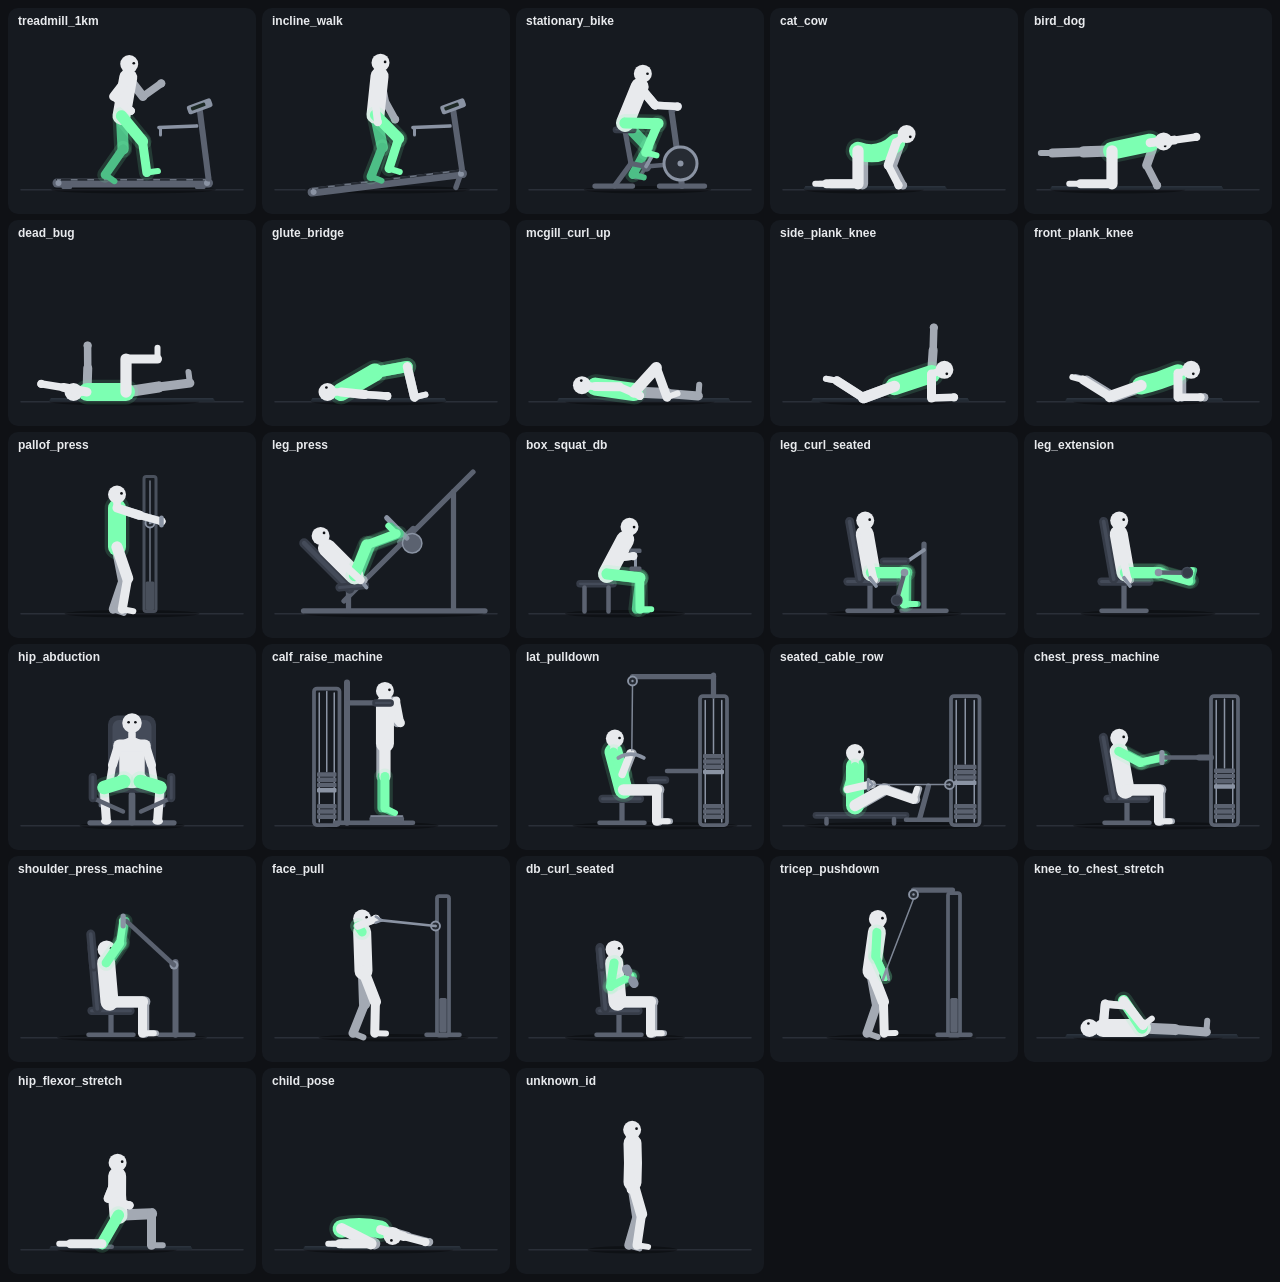
==== figures-test.html @ 4d01b4ae "Add files via upload" ====
<!doctype html><html><head><meta charset="utf-8"><title>Figures test</title>
<style>body{background:#0f1115;color:#E8EAED;font:12px -apple-system,sans-serif;margin:8px}
.g{display:grid;grid-template-columns:repeat(5,1fr);gap:6px}.c{background:#161a20;border-radius:10px;padding:4px}.c b{display:block;padding:2px 6px}</style></head>
<body><div class="g" id="g"></div><script src="figures.js"></script><script>
var ids=Figures.ids.concat(['unknown_id']);ids.forEach(function(id){var c=document.createElement('div');c.className='c';c.innerHTML='<b>'+id+'</b>';var m=document.createElement('div');c.appendChild(m);document.getElementById('g').appendChild(c);Figures.mount(m,id);});
</script></body></html>
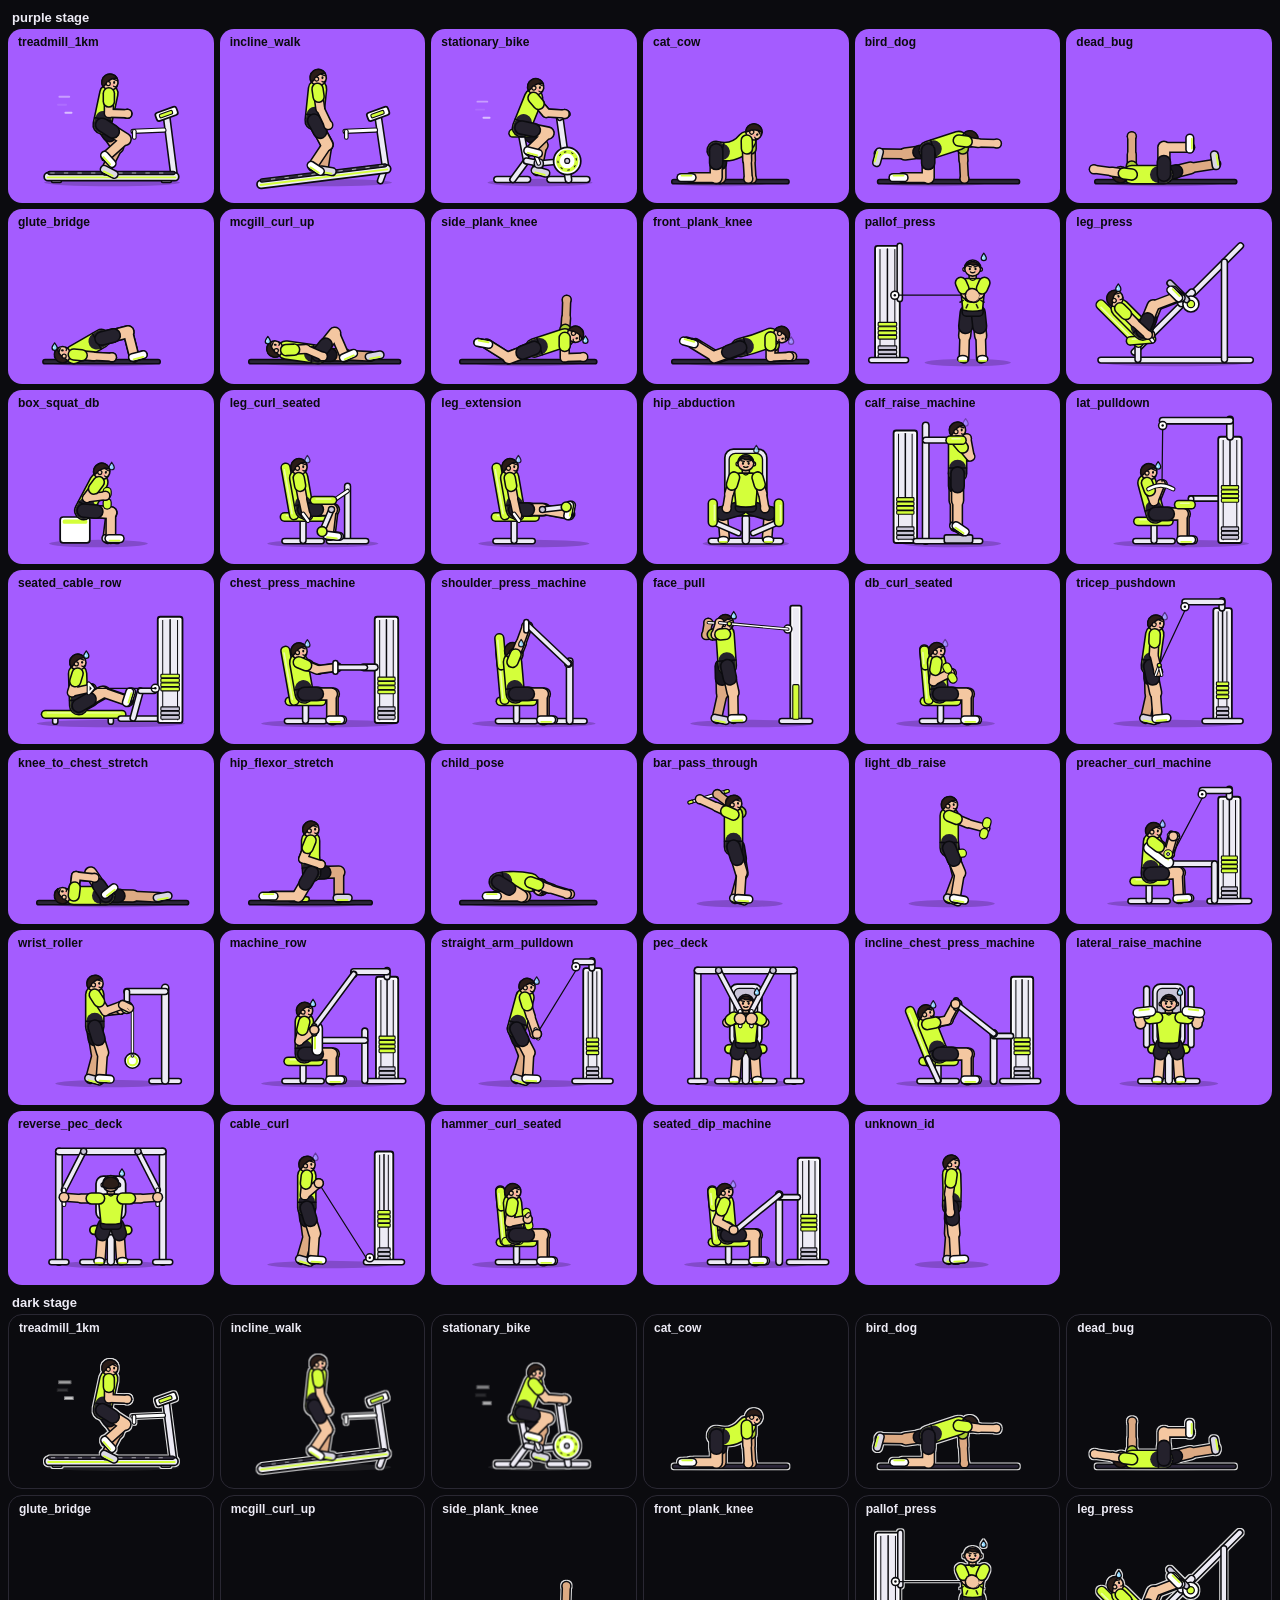
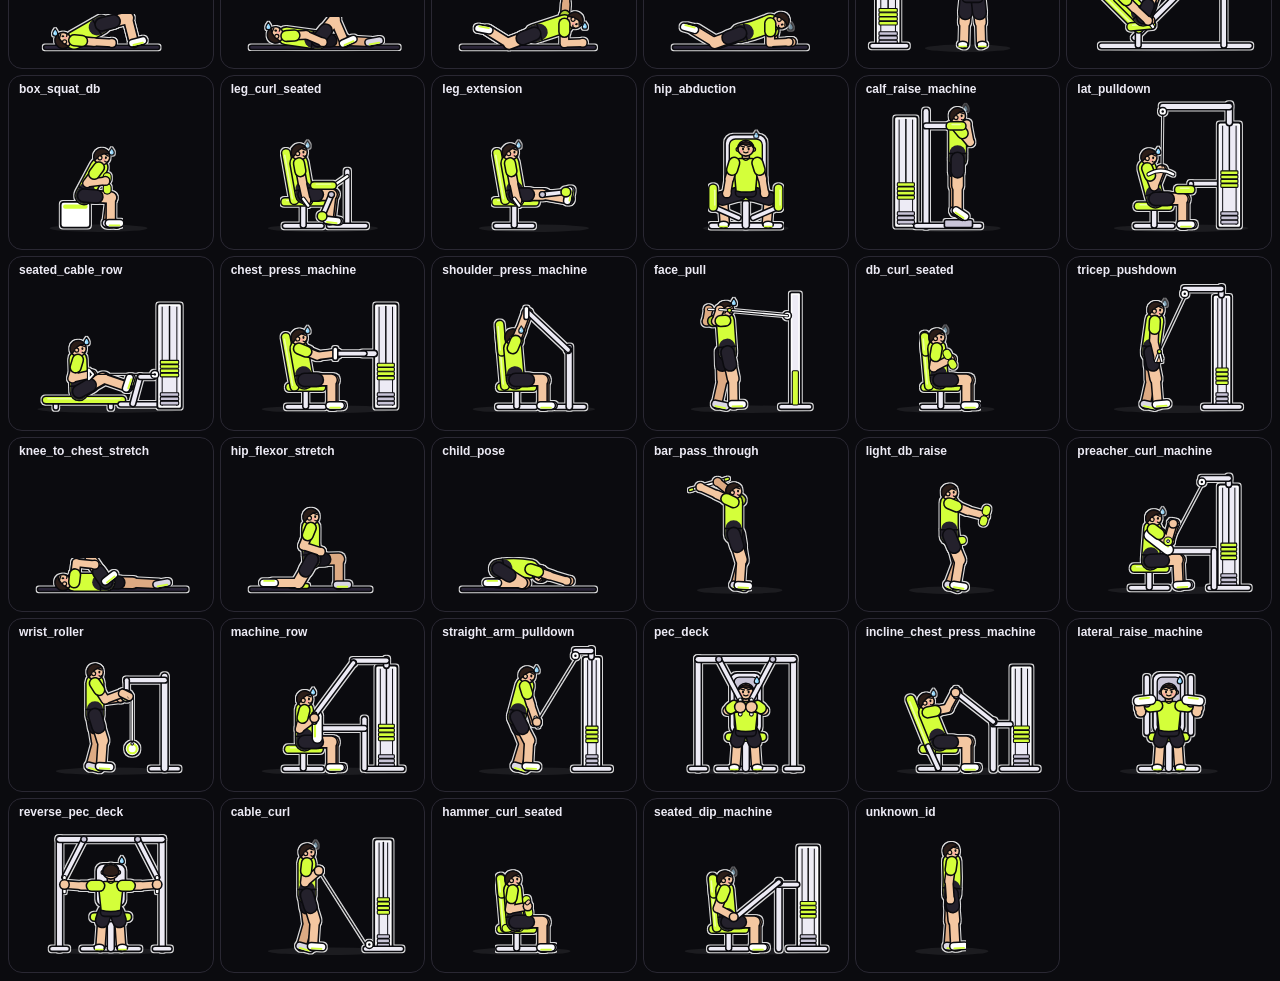
==== commit 5ba3c265: "Add files via upload" ====
--- a/figures-test.html
+++ b/figures-test.html
@@ -1,6 +1,8 @@
 <!doctype html><html><head><meta charset="utf-8"><title>Figures test</title>
-<style>body{background:#0f1115;color:#E8EAED;font:12px -apple-system,sans-serif;margin:8px}
-.g{display:grid;grid-template-columns:repeat(5,1fr);gap:6px}.c{background:#161a20;border-radius:10px;padding:4px}.c b{display:block;padding:2px 6px}</style></head>
-<body><div class="g" id="g"></div><script src="figures.js"></script><script>
-var ids=Figures.ids.concat(['unknown_id']);ids.forEach(function(id){var c=document.createElement('div');c.className='c';c.innerHTML='<b>'+id+'</b>';var m=document.createElement('div');c.appendChild(m);document.getElementById('g').appendChild(c);Figures.mount(m,id);});
+<style>body{background:#0B0B0F;color:#EDEBF5;font:12px -apple-system,sans-serif;margin:8px}
+h2{font-size:13px;margin:10px 4px 4px}.g{display:grid;grid-template-columns:repeat(6,1fr);gap:6px}
+.c{border-radius:14px;padding:4px}.c b{display:block;padding:2px 6px}.p{background:#A45CFF;color:#0B0B0F}.d{background:#0B0B0F;border:1px solid #2a2833}</style></head>
+<body><h2>purple stage</h2><div class="g" id="gp"></div><h2>dark stage</h2><div class="g" id="gd"></div><script src="figures.js"></script><script>
+var ids=Figures.ids.concat(['unknown_id']);
+[['gp','p','purple'],['gd','d','dark']].forEach(function(s){ids.forEach(function(id){var c=document.createElement('div');c.className='c '+s[1];c.innerHTML='<b>'+id+'</b>';var m=document.createElement('div');c.appendChild(m);document.getElementById(s[0]).appendChild(c);Figures.mount(m,id,{stage:s[2]});});});
 </script></body></html>
